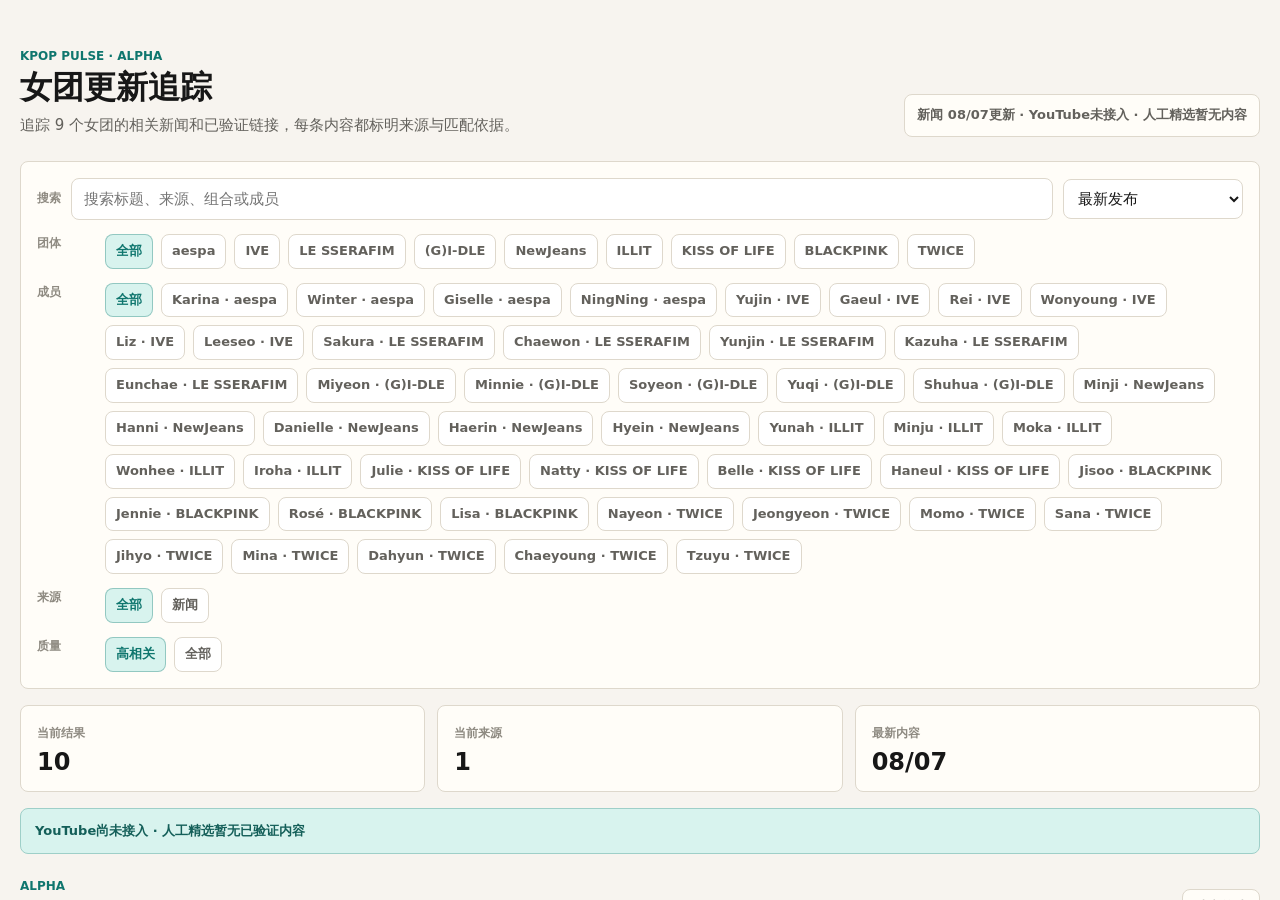
==== index.html @ 12df4171 "chore: publish c5576a5e8542cbc0ced32ca1b2e72553fe345b29" ====
<!doctype html>
<html lang="zh-CN">
  <head>
    <meta charset="utf-8" />
    <meta name="viewport" content="width=device-width, initial-scale=1" />
    <meta
      name="description"
      content="Kpop Pulse 追踪 Kpop 女团相关新闻和已验证内容更新。"
    />
    <meta
      http-equiv="Content-Security-Policy"
      content="default-src 'self'; script-src 'self'; style-src 'self'; img-src 'self' https: data:; connect-src 'self'; frame-ancestors 'none'; base-uri 'self'; form-action 'none'"
    />
    <title>Kpop Pulse</title>
    <link rel="stylesheet" href="./src/styles.css?v=20260806a" />
    <script type="module" src="./src/app.js?v=20260807a"></script>
  </head>
  <body>
    <noscript>Kpop Pulse 需要启用 JavaScript 才能读取本地数据并渲染内容列表。</noscript>
    <div id="app">
      <header class="app-header">
        <div>
          <p class="eyebrow">Kpop Pulse · Alpha</p>
          <h1>女团更新追踪</h1>
          <p class="lede">追踪 9 个女团的相关新闻和已验证链接，每条内容都标明来源与匹配依据。</p>
        </div>
        <div id="freshness" class="freshness" aria-live="polite">读取数据中...</div>
      </header>

      <main>
        <section class="toolbar" aria-label="筛选条件">
          <div class="toolbar-row">
            <label class="search-label" for="search-input">搜索</label>
            <input id="search-input" type="search" placeholder="搜索标题、来源、组合或成员" />
            <select id="sort-select" aria-label="排序">
              <option value="latest">最新发布</option>
              <option value="confidence">匹配置信度</option>
            </select>
          </div>
          <div class="filter-group">
            <span class="filter-title">团体</span>
            <div id="group-filters" class="chip-row" role="group" aria-label="团体筛选"></div>
          </div>
          <div class="filter-group">
            <span class="filter-title">成员</span>
            <div id="member-filters" class="chip-row" role="group" aria-label="成员筛选"></div>
          </div>
          <div class="filter-group">
            <span class="filter-title">来源</span>
            <div id="platform-filters" class="chip-row" role="group" aria-label="来源筛选"></div>
          </div>
          <div class="filter-group">
            <span class="filter-title">质量</span>
            <div id="quality-filters" class="chip-row" role="group" aria-label="质量筛选"></div>
          </div>
        </section>

        <section class="summary-grid" aria-label="数据摘要">
          <article class="summary-card">
            <span class="summary-label">当前结果</span>
            <strong id="summary-count">0</strong>
          </article>
          <article class="summary-card">
            <span class="summary-label">当前来源</span>
            <strong id="summary-sources">0</strong>
          </article>
          <article class="summary-card">
            <span class="summary-label">最新内容</span>
            <strong id="summary-latest">—</strong>
          </article>
        </section>

        <section id="status-banner" class="status-banner" aria-live="polite"></section>

        <section class="feed-section" aria-labelledby="feed-title">
          <div class="section-heading">
            <div>
              <p class="eyebrow">Alpha</p>
              <h2 id="feed-title">最新内容</h2>
            </div>
            <button id="clear-filters" class="ghost-button" type="button">清空筛选</button>
          </div>
          <div id="feed" class="feed" aria-live="polite"></div>
          <div id="empty-state" class="empty-state" hidden>
            <h3>当前条件没有匹配内容</h3>
            <p>换一个团体、成员、来源，或清空搜索词。</p>
          </div>
        </section>
      </main>
      <footer class="app-footer">
        当前为 Alpha 版本，仅聚合公开摘要并跳转原站；内容版权归原平台和作者所有。
      </footer>
    </div>
  </body>
</html>
---- src/styles.css ----
:root {
  color-scheme: light;
  --canvas: #f7f4ef;
  --surface: #fffdf8;
  --surface-raised: #ffffff;
  --ink: #171717;
  --ink-muted: #63615c;
  --ink-faint: #8f8b82;
  --line: #ded8cc;
  --primary: #0f766e;
  --primary-soft: #d8f3ee;
  --accent: #b45309;
  --accent-soft: #fdecc8;
  --danger: #b91c1c;
  --success: #15803d;
  --youtube: #cc0000;
  --news: #1d4ed8;
  --curated: #7c3aed;
  --shadow-soft: 0 12px 30px rgba(23, 23, 23, 0.08);
  --shadow-focus: 0 0 0 3px rgba(15, 118, 110, 0.24);
  font-family: Inter, ui-sans-serif, system-ui, -apple-system, BlinkMacSystemFont, "Segoe UI", sans-serif;
}

* {
  box-sizing: border-box;
}

body {
  margin: 0;
  background: var(--canvas);
  color: var(--ink);
  font-size: 15px;
  line-height: 1.6;
}

button,
input,
select {
  font: inherit;
}

button,
a {
  -webkit-tap-highlight-color: transparent;
}

a {
  color: inherit;
  text-decoration: none;
}

a:focus-visible,
button:focus-visible,
input:focus-visible,
select:focus-visible {
  outline: none;
  box-shadow: var(--shadow-focus);
}

#app {
  width: min(1280px, 100%);
  margin: 0 auto;
  padding: 28px 20px 48px;
}

.app-header {
  display: flex;
  align-items: flex-end;
  justify-content: space-between;
  gap: 24px;
  padding: 20px 0 24px;
}

.eyebrow {
  margin: 0 0 6px;
  color: var(--primary);
  font-size: 12px;
  font-weight: 750;
  line-height: 1.35;
  text-transform: uppercase;
}

h1,
h2,
h3,
p {
  margin-top: 0;
}

h1 {
  margin-bottom: 8px;
  font-size: clamp(26px, 5vw, 32px);
  font-weight: 750;
  line-height: 1.08;
  letter-spacing: 0;
}

h2 {
  margin-bottom: 0;
  font-size: 20px;
  line-height: 1.25;
  letter-spacing: 0;
}

h3 {
  margin-bottom: 8px;
  font-size: 16px;
  line-height: 1.35;
  letter-spacing: 0;
}

.lede {
  max-width: 680px;
  margin-bottom: 0;
  color: var(--ink-muted);
}

.freshness,
.status-banner,
.summary-card,
.toolbar,
.content-card {
  border: 1px solid var(--line);
  background: var(--surface);
  border-radius: 8px;
}

.freshness {
  min-width: 220px;
  padding: 10px 12px;
  color: var(--ink-muted);
  font-size: 13px;
  font-weight: 650;
  text-align: right;
}

.toolbar {
  padding: 16px;
}

.toolbar-row {
  display: grid;
  grid-template-columns: auto minmax(180px, 1fr) minmax(140px, 180px);
  align-items: center;
  gap: 10px;
}

.search-label,
.filter-title,
.summary-label,
.metric-label {
  color: var(--ink-faint);
  font-size: 12px;
  font-weight: 700;
}

input,
select {
  min-height: 40px;
  border: 1px solid var(--line);
  border-radius: 8px;
  background: var(--surface-raised);
  color: var(--ink);
}

input {
  width: 100%;
  padding: 8px 12px;
}

select {
  padding: 8px 10px;
}

.filter-group {
  display: grid;
  grid-template-columns: 58px 1fr;
  gap: 10px;
  margin-top: 14px;
}

.chip-row {
  display: flex;
  flex-wrap: wrap;
  gap: 8px;
}

.chip {
  min-height: 34px;
  border: 1px solid var(--line);
  border-radius: 8px;
  background: var(--surface-raised);
  color: var(--ink-muted);
  cursor: pointer;
  padding: 6px 10px;
  font-size: 13px;
  font-weight: 700;
}

.chip:hover {
  border-color: var(--primary);
  color: var(--primary);
}

.chip[aria-pressed="true"] {
  border-color: rgba(15, 118, 110, 0.35);
  background: var(--primary-soft);
  color: var(--primary);
}

.summary-grid {
  display: grid;
  grid-template-columns: repeat(3, minmax(0, 1fr));
  gap: 12px;
  margin-top: 16px;
}

.summary-card {
  padding: 14px 16px;
}

.summary-card strong {
  display: block;
  margin-top: 4px;
  color: var(--ink);
  font-size: 24px;
  line-height: 1.2;
}

.status-banner {
  display: none;
  margin-top: 16px;
  padding: 12px 14px;
  color: var(--ink-muted);
  font-size: 13px;
  font-weight: 600;
}

.status-banner.is-visible {
  display: block;
}

.status-banner.is-warning {
  border-color: #edc268;
  background: var(--accent-soft);
  color: #73450d;
}

.status-banner.is-info {
  border-color: #9ecfc8;
  background: var(--primary-soft);
  color: #145f59;
}

.feed-section {
  margin-top: 24px;
}

.section-heading {
  display: flex;
  align-items: flex-end;
  justify-content: space-between;
  gap: 16px;
  margin-bottom: 12px;
}

.ghost-button {
  min-height: 36px;
  border: 1px solid var(--line);
  border-radius: 8px;
  background: var(--surface);
  color: var(--ink-muted);
  cursor: pointer;
  padding: 7px 12px;
  font-size: 13px;
  font-weight: 700;
}

.ghost-button:hover {
  border-color: var(--primary);
  color: var(--primary);
}

.feed {
  display: grid;
  grid-template-columns: repeat(2, minmax(0, 1fr));
  gap: 14px;
}

.content-card {
  display: grid;
  grid-template-columns: 168px minmax(0, 1fr);
  gap: 14px;
  padding: 12px;
  transition: border-color 160ms ease, box-shadow 160ms ease, transform 160ms ease;
}

.content-card:hover {
  border-color: rgba(15, 118, 110, 0.42);
  box-shadow: var(--shadow-soft);
  transform: translateY(-1px);
}

.content-card.is-low-confidence {
  background: rgba(255, 253, 248, 0.62);
}

.content-card.is-low-confidence .card-title,
.content-card.is-low-confidence .cover-title {
  color: #3f3d39;
}

.content-card.is-low-confidence .thumb {
  opacity: 0.86;
}

.thumb {
  position: relative;
  overflow: hidden;
  align-self: start;
  aspect-ratio: 16 / 9;
  border-radius: 7px;
  background: #ece7dd;
}

.thumb img {
  width: 100%;
  height: 100%;
  display: block;
  object-fit: cover;
}

.cover-link {
  display: block;
  width: 100%;
  height: 100%;
}

.generated-cover {
  display: flex;
  height: 100%;
  min-height: 0;
  flex-direction: column;
  justify-content: space-between;
  padding: 16px;
  background:
    linear-gradient(135deg, rgba(255, 255, 255, 0.88), rgba(255, 255, 255, 0.24)),
    #eee8dc;
}

.generated-cover-youtube {
  background:
    linear-gradient(135deg, rgba(255, 255, 255, 0.9), rgba(255, 234, 234, 0.45)),
    #f2d7d7;
}

.generated-cover-news {
  background:
    linear-gradient(135deg, rgba(255, 255, 255, 0.9), rgba(230, 238, 255, 0.5)),
    #dfe8f7;
}

.generated-cover-bilibili,
.generated-cover-xiaohongshu {
  background:
    linear-gradient(135deg, rgba(255, 255, 255, 0.9), rgba(243, 232, 255, 0.5)),
    #eadffc;
}

.cover-source,
.cover-subject {
  color: rgba(23, 23, 23, 0.62);
  font-size: 12px;
  font-weight: 800;
  line-height: 1.25;
}

.cover-title {
  display: -webkit-box;
  overflow: hidden;
  color: var(--ink);
  font-size: 18px;
  font-weight: 800;
  line-height: 1.18;
  -webkit-box-orient: vertical;
  -webkit-line-clamp: 3;
}

.cover-subject {
  align-self: flex-start;
  border-radius: 999px;
  background: rgba(255, 255, 255, 0.62);
  padding: 4px 8px;
}

.platform-pill {
  position: absolute;
  left: 8px;
  top: 8px;
  border-radius: 999px;
  background: rgba(255, 255, 255, 0.92);
  color: var(--ink);
  padding: 3px 8px;
  font-size: 11px;
  font-weight: 800;
}

.platform-youtube {
  color: var(--youtube);
}

.platform-news {
  color: var(--news);
}

.platform-curated,
.platform-xiaohongshu,
.platform-bilibili {
  color: var(--curated);
}

.card-body {
  min-width: 0;
}

.card-title {
  display: -webkit-box;
  overflow: hidden;
  margin: 0 0 8px;
  font-size: 16px;
  font-weight: 750;
  line-height: 1.35;
  -webkit-box-orient: vertical;
  -webkit-line-clamp: 2;
}

.title-link:hover {
  color: var(--primary);
}

.card-meta {
  display: flex;
  flex-wrap: wrap;
  gap: 8px;
  margin-bottom: 10px;
  color: var(--ink-muted);
  font-size: 13px;
  font-weight: 600;
}

.metrics {
  display: grid;
  grid-template-columns: repeat(auto-fit, minmax(100px, 1fr));
  gap: 8px;
  margin: 10px 0;
}

.metric {
  min-height: 52px;
  border: 1px solid var(--line);
  border-radius: 8px;
  padding: 7px 8px;
}

.metric strong {
  display: block;
  overflow: hidden;
  color: var(--ink);
  font-size: 14px;
  line-height: 1.25;
  text-overflow: ellipsis;
  white-space: nowrap;
}

.tag-row {
  display: flex;
  flex-wrap: wrap;
  gap: 6px;
}

.tag {
  border-radius: 999px;
  background: #eee8dc;
  color: var(--ink-muted);
  padding: 3px 8px;
  font-size: 12px;
  font-weight: 700;
}

.tag-confidence {
  background: var(--primary-soft);
  color: var(--primary);
}

.tag-low-confidence {
  background: #f4e5c8;
  color: #7c541b;
}

.card-actions {
  display: flex;
  gap: 8px;
  margin-top: 12px;
}

.explain-button {
  min-height: 34px;
  border: 1px solid var(--line);
  border-radius: 8px;
  background: var(--surface-raised);
  color: var(--ink-muted);
  cursor: pointer;
  padding: 6px 10px;
  font-size: 13px;
  font-weight: 750;
}

.explain-button:hover,
.explain-button[aria-expanded="true"] {
  border-color: rgba(15, 118, 110, 0.35);
  background: var(--primary-soft);
  color: var(--primary);
}

.explain-panel {
  margin-top: 12px;
  border-top: 1px solid var(--line);
  padding-top: 12px;
}

.reason-list {
  margin: 0;
  padding-left: 18px;
  color: var(--ink-muted);
  font-size: 13px;
  line-height: 1.45;
}

.reason-list li + li {
  margin-top: 4px;
}

.empty-state {
  border: 1px dashed var(--line);
  border-radius: 8px;
  background: rgba(255, 253, 248, 0.72);
  padding: 32px;
  color: var(--ink-muted);
  text-align: center;
}

.app-footer {
  margin-top: 32px;
  border-top: 1px solid var(--line);
  padding-top: 16px;
  color: var(--ink-muted);
  font-size: 12px;
}

@media (max-width: 960px) {
  .app-header {
    align-items: flex-start;
    flex-direction: column;
  }

  .freshness {
    width: 100%;
    text-align: left;
  }

  .feed {
    grid-template-columns: 1fr;
  }
}

@media (max-width: 720px) {
  #app {
    padding: 20px 14px 36px;
  }

  .toolbar-row {
    grid-template-columns: 1fr;
  }

  .filter-group {
    grid-template-columns: 1fr;
  }

  .chip-row {
    flex-wrap: nowrap;
    overflow-x: auto;
    padding-bottom: 4px;
  }

  .chip {
    flex: 0 0 auto;
  }

  .summary-grid {
    grid-template-columns: 1fr;
  }

  .section-heading {
    align-items: flex-start;
    flex-direction: column;
  }

  .content-card {
    grid-template-columns: 1fr;
  }

}

@media (prefers-reduced-motion: reduce) {
  *,
  *::before,
  *::after {
    scroll-behavior: auto !important;
    transition-duration: 0.01ms !important;
  }
}
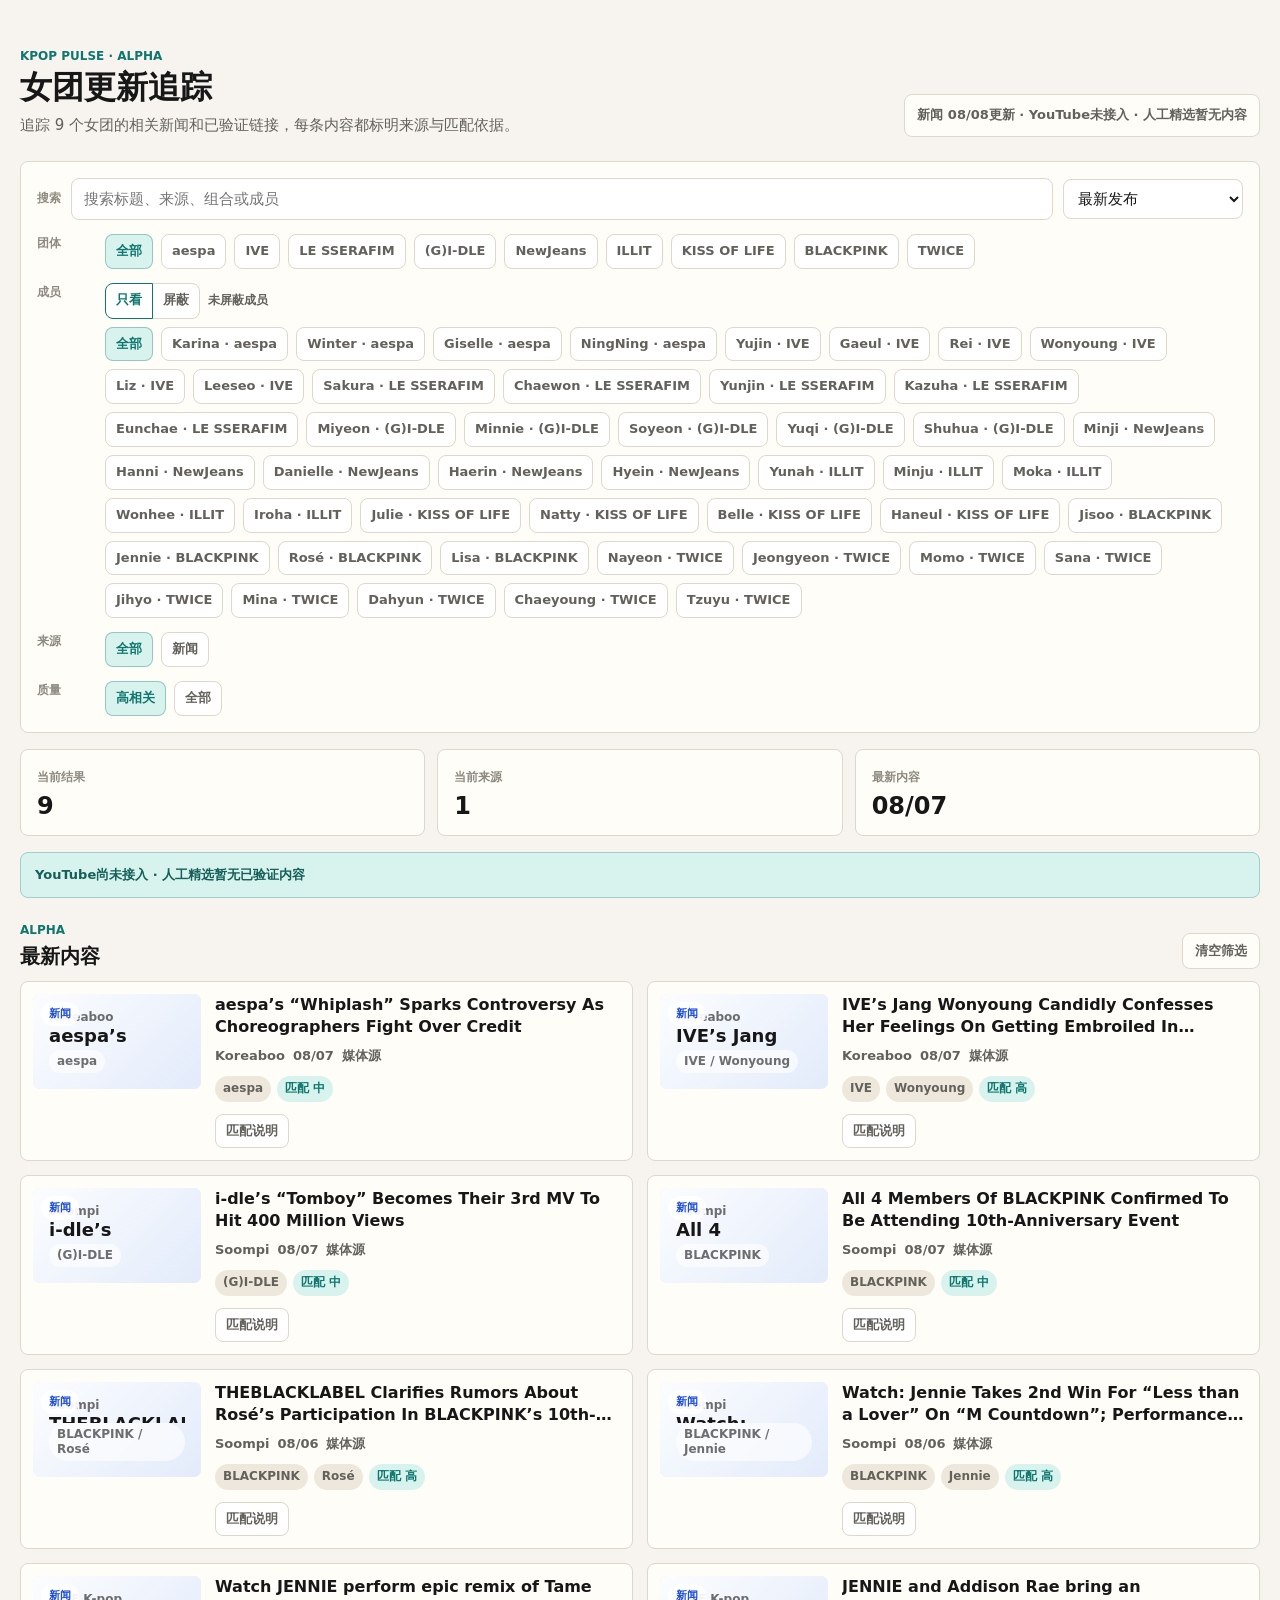
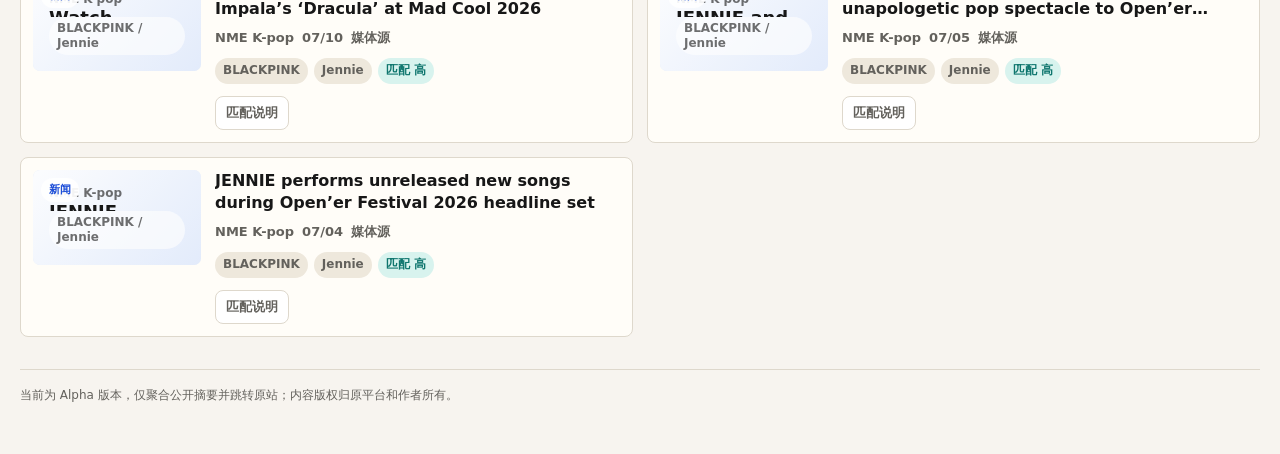
==== commit 04385d73: "chore: publish 88637b2036e326f97c95bfd26cf6e0d9aa5371d5" ====
--- a/index.html
+++ b/index.html
@@ -12,8 +12,8 @@
       content="default-src 'self'; script-src 'self'; style-src 'self'; img-src 'self' https: data:; connect-src 'self'; frame-ancestors 'none'; base-uri 'self'; form-action 'none'"
     />
     <title>Kpop Pulse</title>
-    <link rel="stylesheet" href="./src/styles.css?v=20260806a" />
-    <script type="module" src="./src/app.js?v=20260807a"></script>
+    <link rel="stylesheet" href="./src/styles.css?v=20260808a" />
+    <script type="module" src="./src/app.js?v=20260808a"></script>
   </head>
   <body>
     <noscript>Kpop Pulse 需要启用 JavaScript 才能读取本地数据并渲染内容列表。</noscript>
@@ -22,7 +22,7 @@
         <div>
           <p class="eyebrow">Kpop Pulse · Alpha</p>
           <h1>女团更新追踪</h1>
-          <p class="lede">追踪 9 个女团的相关新闻和已验证链接，每条内容都标明来源与匹配依据。</p>
+          <p id="tracking-copy" class="lede">追踪已配置女团的相关新闻和已验证链接，每条内容都标明来源与匹配依据。</p>
         </div>
         <div id="freshness" class="freshness" aria-live="polite">读取数据中...</div>
       </header>
@@ -43,7 +43,17 @@
           </div>
           <div class="filter-group">
             <span class="filter-title">成员</span>
-            <div id="member-filters" class="chip-row" role="group" aria-label="成员筛选"></div>
+            <div id="member-filter-panel" class="member-filter-panel">
+              <div class="member-mode-row">
+                <div class="mode-switch" role="group" aria-label="成员筛选模式">
+                  <button id="member-mode-include" class="mode-button" type="button" aria-pressed="true">只看</button>
+                  <button id="member-mode-mute" class="mode-button" type="button" aria-pressed="false">屏蔽</button>
+                </div>
+                <span id="muted-member-summary" class="filter-note" aria-live="polite">未屏蔽成员</span>
+                <button id="clear-muted-members" class="ghost-button compact-button" type="button" hidden>清除屏蔽</button>
+              </div>
+              <div id="member-filters" class="chip-row" role="group" aria-label="成员筛选"></div>
+            </div>
           </div>
           <div class="filter-group">
             <span class="filter-title">来源</span>
--- a/src/styles.css
+++ b/src/styles.css
@@ -179,6 +179,65 @@
   margin-top: 14px;
 }
 
+.member-filter-panel {
+  min-width: 0;
+}
+
+.member-mode-row {
+  display: flex;
+  align-items: center;
+  flex-wrap: wrap;
+  gap: 8px;
+  margin-bottom: 8px;
+}
+
+.mode-switch {
+  display: inline-flex;
+}
+
+.mode-button {
+  min-height: 36px;
+  border: 1px solid var(--line);
+  background: var(--surface-raised);
+  color: var(--ink-muted);
+  cursor: pointer;
+  padding: 6px 10px;
+  font-size: 13px;
+  font-weight: 700;
+}
+
+.mode-button:first-child {
+  border-radius: 8px 0 0 8px;
+}
+
+.mode-button:last-child {
+  margin-left: -1px;
+  border-radius: 0 8px 8px 0;
+}
+
+.mode-button:hover,
+.mode-button[aria-pressed="true"] {
+  position: relative;
+  border-color: var(--primary);
+  color: var(--primary);
+}
+
+#member-mode-mute[aria-pressed="true"] {
+  border-color: var(--danger);
+  color: var(--danger);
+}
+
+.filter-note {
+  color: var(--ink-muted);
+  font-size: 12px;
+  font-weight: 650;
+}
+
+.compact-button {
+  min-height: 34px;
+  padding: 5px 10px;
+}
+
 .chip-row {
   display: flex;
   flex-wrap: wrap;
@@ -206,6 +265,18 @@
   border-color: rgba(15, 118, 110, 0.35);
   background: var(--primary-soft);
   color: var(--primary);
+}
+
+.chip.is-muted,
+.member-filter-panel.is-mute-mode .chip[aria-pressed="true"] {
+  border-color: var(--danger);
+  background: var(--surface-raised);
+  color: var(--danger);
+}
+
+.member-filter-panel.is-mute-mode .chip:hover {
+  border-color: var(--danger);
+  color: var(--danger);
 }
 
 .summary-grid {
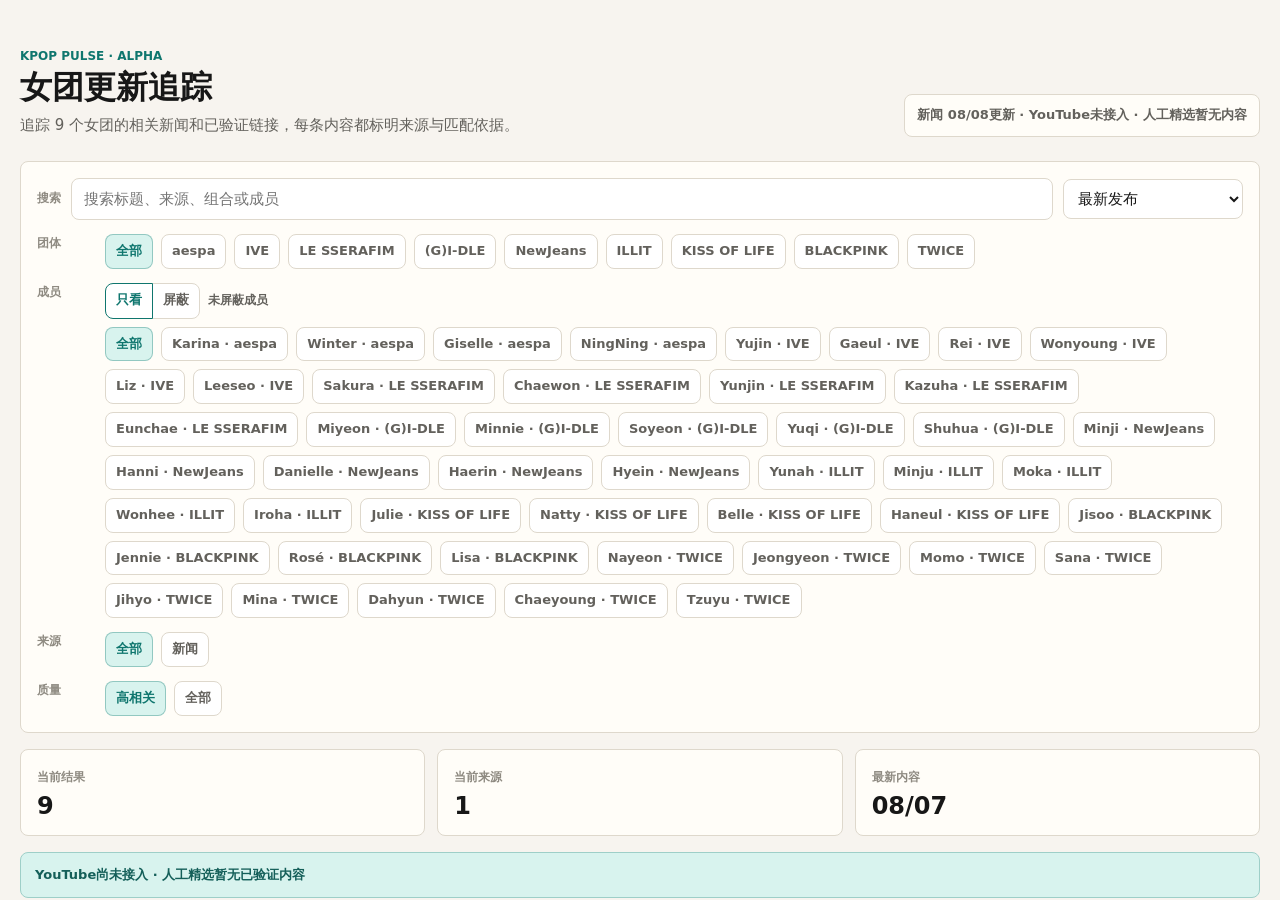
==== commit 6fea2be1: "chore: publish b0d581482e62b9238180a97f6a32580587d74fec" ====
--- a/index.html
+++ b/index.html
@@ -12,8 +12,8 @@
       content="default-src 'self'; script-src 'self'; style-src 'self'; img-src 'self' https: data:; connect-src 'self'; frame-ancestors 'none'; base-uri 'self'; form-action 'none'"
     />
     <title>Kpop Pulse</title>
-    <link rel="stylesheet" href="./src/styles.css?v=20260808a" />
-    <script type="module" src="./src/app.js?v=20260808a"></script>
+    <link rel="stylesheet" href="./src/styles.css?v=20260808b" />
+    <script type="module" src="./src/app.js?v=20260808b"></script>
   </head>
   <body>
     <noscript>Kpop Pulse 需要启用 JavaScript 才能读取本地数据并渲染内容列表。</noscript>
@@ -37,31 +37,40 @@
               <option value="confidence">匹配置信度</option>
             </select>
           </div>
-          <div class="filter-group">
-            <span class="filter-title">团体</span>
-            <div id="group-filters" class="chip-row" role="group" aria-label="团体筛选"></div>
-          </div>
-          <div class="filter-group">
-            <span class="filter-title">成员</span>
-            <div id="member-filter-panel" class="member-filter-panel">
-              <div class="member-mode-row">
-                <div class="mode-switch" role="group" aria-label="成员筛选模式">
-                  <button id="member-mode-include" class="mode-button" type="button" aria-pressed="true">只看</button>
-                  <button id="member-mode-mute" class="mode-button" type="button" aria-pressed="false">屏蔽</button>
+          <button
+            id="advanced-filters-toggle"
+            class="advanced-filter-toggle"
+            type="button"
+            aria-expanded="false"
+            aria-controls="advanced-filters"
+          >筛选与偏好</button>
+          <div id="advanced-filters" class="advanced-filters is-collapsed">
+            <div class="filter-group">
+              <span class="filter-title">团体</span>
+              <div id="group-filters" class="chip-row" role="group" aria-label="团体筛选"></div>
+            </div>
+            <div class="filter-group">
+              <span class="filter-title">成员</span>
+              <div id="member-filter-panel" class="member-filter-panel">
+                <div class="member-mode-row">
+                  <div class="mode-switch" role="group" aria-label="成员筛选模式">
+                    <button id="member-mode-include" class="mode-button" type="button" aria-pressed="true">只看</button>
+                    <button id="member-mode-mute" class="mode-button" type="button" aria-pressed="false">屏蔽</button>
+                  </div>
+                  <span id="muted-member-summary" class="filter-note" aria-live="polite">未屏蔽成员</span>
+                  <button id="clear-muted-members" class="ghost-button compact-button" type="button" hidden>清除屏蔽</button>
                 </div>
-                <span id="muted-member-summary" class="filter-note" aria-live="polite">未屏蔽成员</span>
-                <button id="clear-muted-members" class="ghost-button compact-button" type="button" hidden>清除屏蔽</button>
+                <div id="member-filters" class="chip-row" role="group" aria-label="成员筛选"></div>
               </div>
-              <div id="member-filters" class="chip-row" role="group" aria-label="成员筛选"></div>
             </div>
-          </div>
-          <div class="filter-group">
-            <span class="filter-title">来源</span>
-            <div id="platform-filters" class="chip-row" role="group" aria-label="来源筛选"></div>
-          </div>
-          <div class="filter-group">
-            <span class="filter-title">质量</span>
-            <div id="quality-filters" class="chip-row" role="group" aria-label="质量筛选"></div>
+            <div class="filter-group">
+              <span class="filter-title">来源</span>
+              <div id="platform-filters" class="chip-row" role="group" aria-label="来源筛选"></div>
+            </div>
+            <div class="filter-group">
+              <span class="filter-title">质量</span>
+              <div id="quality-filters" class="chip-row" role="group" aria-label="质量筛选"></div>
+            </div>
           </div>
         </section>
 
@@ -91,6 +100,7 @@
             <button id="clear-filters" class="ghost-button" type="button">清空筛选</button>
           </div>
           <div id="feed" class="feed" aria-live="polite"></div>
+          <button id="load-more" class="load-more-button" type="button" aria-controls="feed" hidden>显示更多</button>
           <div id="empty-state" class="empty-state" hidden>
             <h3>当前条件没有匹配内容</h3>
             <p>换一个团体、成员、来源，或清空搜索词。</p>
--- a/src/styles.css
+++ b/src/styles.css
@@ -145,6 +145,28 @@
   gap: 10px;
 }
 
+.advanced-filter-toggle {
+  display: none;
+  width: 100%;
+  min-height: 40px;
+  margin-top: 12px;
+  border: 1px solid var(--line);
+  border-radius: 8px;
+  background: var(--surface-raised);
+  color: var(--ink-muted);
+  cursor: pointer;
+  padding: 8px 12px;
+  font-size: 13px;
+  font-weight: 750;
+  text-align: left;
+}
+
+.advanced-filter-toggle:hover,
+.advanced-filter-toggle[aria-expanded="true"] {
+  border-color: var(--primary);
+  color: var(--primary);
+}
+
 .search-label,
 .filter-title,
 .summary-label,
@@ -356,6 +378,29 @@
   display: grid;
   grid-template-columns: repeat(2, minmax(0, 1fr));
   gap: 14px;
+}
+
+.load-more-button {
+  display: block;
+  min-height: 40px;
+  margin: 16px auto 0;
+  border: 1px solid var(--line);
+  border-radius: 8px;
+  background: var(--surface);
+  color: var(--primary);
+  cursor: pointer;
+  padding: 8px 16px;
+  font-size: 13px;
+  font-weight: 750;
+}
+
+.load-more-button:hover {
+  border-color: var(--primary);
+  background: var(--primary-soft);
+}
+
+.load-more-button[hidden] {
+  display: none;
 }
 
 .content-card {
@@ -653,6 +698,14 @@
     grid-template-columns: 1fr;
   }
 
+  .advanced-filter-toggle {
+    display: block;
+  }
+
+  .advanced-filters.is-collapsed {
+    display: none;
+  }
+
   .filter-group {
     grid-template-columns: 1fr;
   }
@@ -668,7 +721,24 @@
   }
 
   .summary-grid {
-    grid-template-columns: 1fr;
+    grid-template-columns: repeat(3, minmax(0, 1fr));
+    gap: 6px;
+    margin-top: 10px;
+  }
+
+  .summary-card {
+    min-width: 0;
+    padding: 10px 8px;
+    text-align: center;
+  }
+
+  .summary-card strong {
+    margin-top: 2px;
+    font-size: 18px;
+  }
+
+  .summary-label {
+    font-size: 11px;
   }
 
   .section-heading {
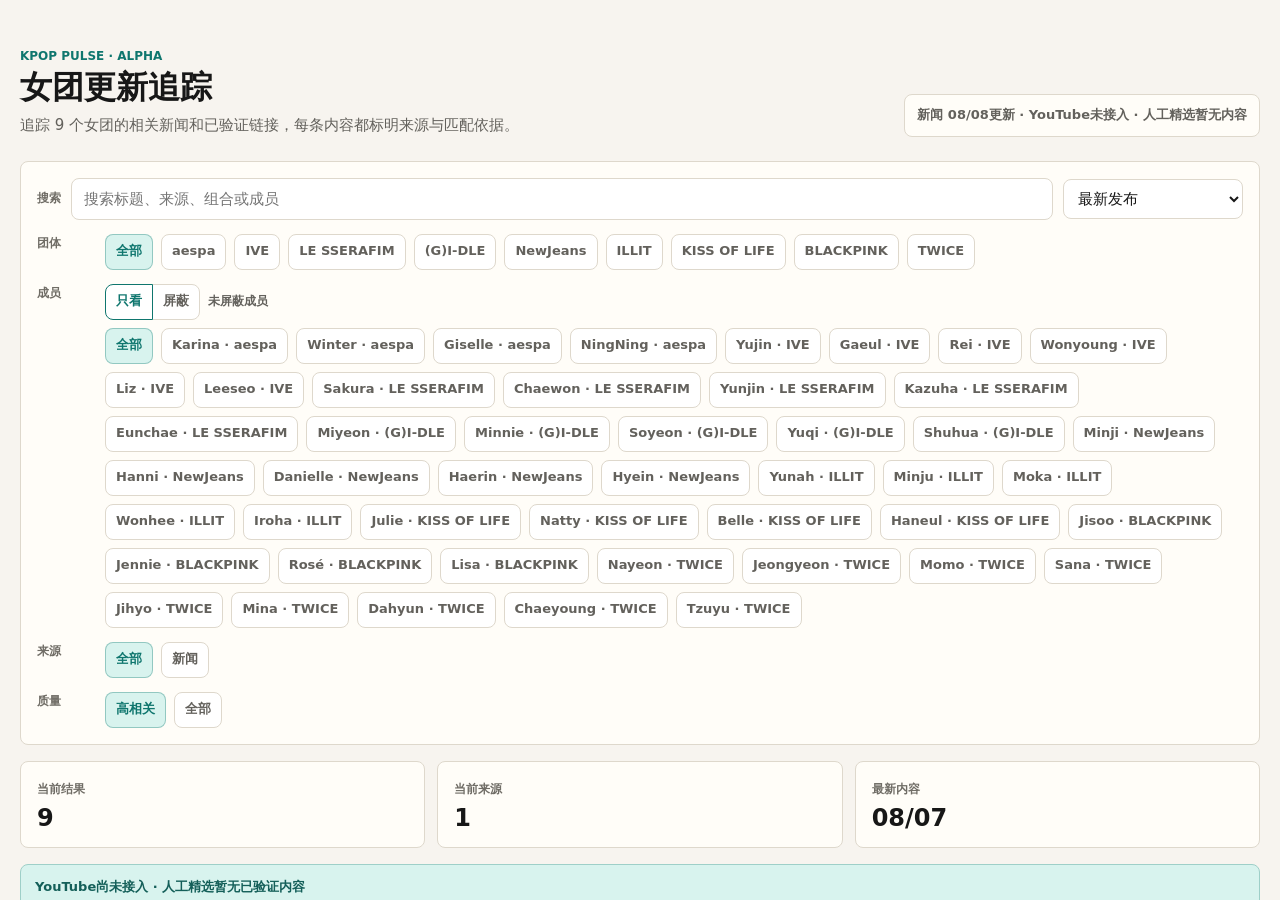
==== commit 4ceab044: "chore: publish 3917d03314333e7948d0030aa191c1f91983ea36" ====
--- a/index.html
+++ b/index.html
@@ -12,8 +12,8 @@
       content="default-src 'self'; script-src 'self'; style-src 'self'; img-src 'self' https: data:; connect-src 'self'; frame-ancestors 'none'; base-uri 'self'; form-action 'none'"
     />
     <title>Kpop Pulse</title>
-    <link rel="stylesheet" href="./src/styles.css?v=20260808b" />
-    <script type="module" src="./src/app.js?v=20260808b"></script>
+    <link rel="stylesheet" href="./src/styles.css?v=20260808c" />
+    <script type="module" src="./src/app.js?v=20260808c"></script>
   </head>
   <body>
     <noscript>Kpop Pulse 需要启用 JavaScript 才能读取本地数据并渲染内容列表。</noscript>
--- a/src/styles.css
+++ b/src/styles.css
@@ -5,7 +5,7 @@
   --surface-raised: #ffffff;
   --ink: #171717;
   --ink-muted: #63615c;
-  --ink-faint: #8f8b82;
+  --ink-faint: #706d66;
   --line: #ded8cc;
   --primary: #0f766e;
   --primary-soft: #d8f3ee;
@@ -53,7 +53,8 @@
 button:focus-visible,
 input:focus-visible,
 select:focus-visible {
-  outline: none;
+  outline: 2px solid var(--primary);
+  outline-offset: 2px;
   box-shadow: var(--shadow-focus);
 }
 
@@ -256,7 +257,7 @@
 }
 
 .compact-button {
-  min-height: 34px;
+  min-height: 36px;
   padding: 5px 10px;
 }
 
@@ -267,7 +268,7 @@
 }
 
 .chip {
-  min-height: 34px;
+  min-height: 36px;
   border: 1px solid var(--line);
   border-radius: 8px;
   background: var(--surface-raised);
@@ -450,6 +451,11 @@
   display: block;
   width: 100%;
   height: 100%;
+}
+
+.cover-link:focus-visible {
+  outline-width: 3px;
+  outline-offset: -3px;
 }
 
 .generated-cover {
@@ -554,6 +560,11 @@
   color: var(--primary);
 }
 
+.title-link {
+  display: inline-block;
+  min-height: 36px;
+}
+
 .card-meta {
   display: flex;
   flex-wrap: wrap;
@@ -620,7 +631,7 @@
 }
 
 .explain-button {
-  min-height: 34px;
+  min-height: 36px;
   border: 1px solid var(--line);
   border-radius: 8px;
   background: var(--surface-raised);
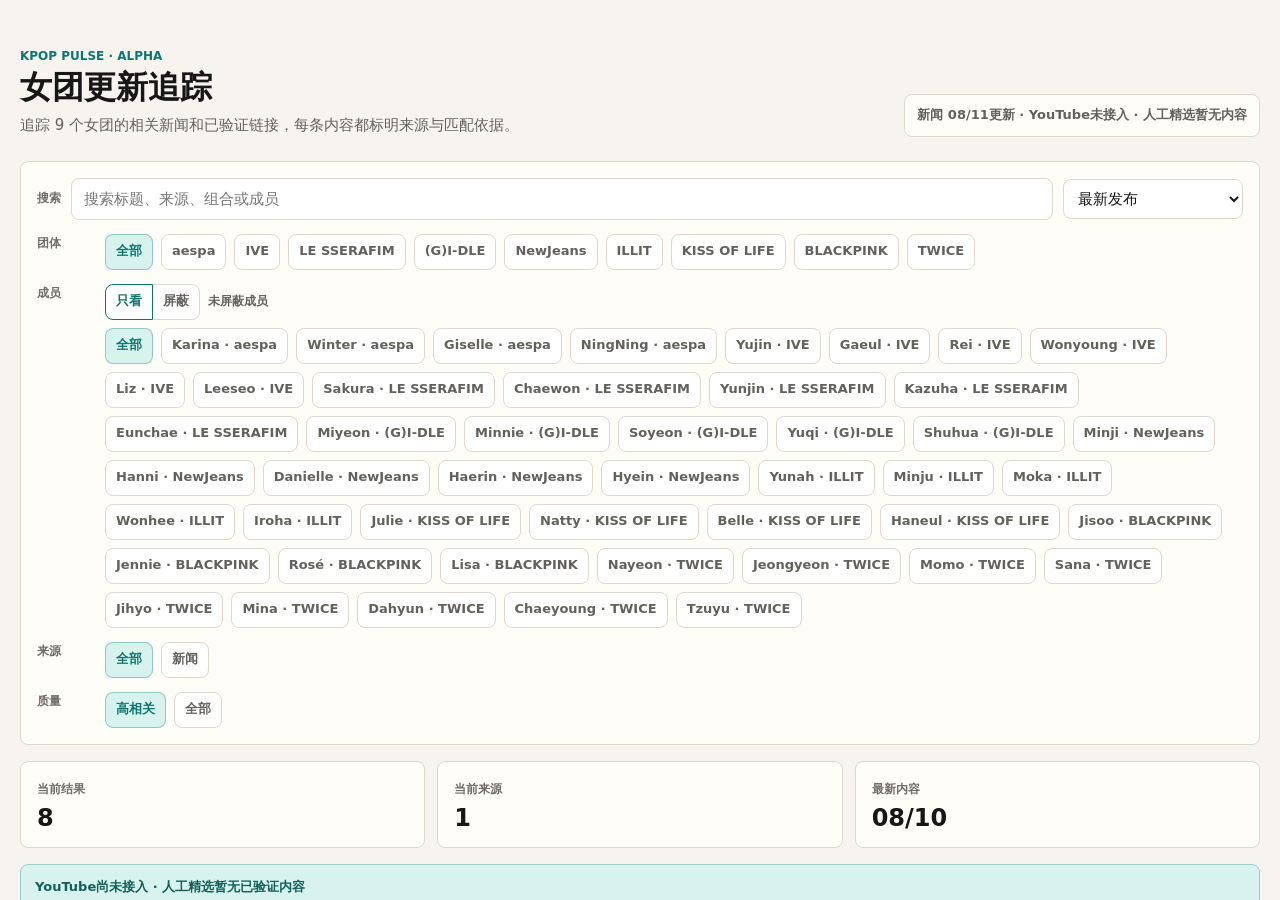
==== commit c3a47cd6: "chore: publish 8f673f2bb14e12e8ba56eba75f3bfc64526bcd1c" ====
--- a/index.html
+++ b/index.html
@@ -12,7 +12,7 @@
       content="default-src 'self'; script-src 'self'; style-src 'self'; img-src 'self' https: data:; connect-src 'self'; frame-ancestors 'none'; base-uri 'self'; form-action 'none'"
     />
     <title>Kpop Pulse</title>
-    <link rel="stylesheet" href="./src/styles.css?v=20260808c" />
+    <link rel="stylesheet" href="./src/styles.css?v=20260811a" />
     <script type="module" src="./src/app.js?v=20260808c"></script>
   </head>
   <body>
@@ -108,7 +108,12 @@
         </section>
       </main>
       <footer class="app-footer">
-        当前为 Alpha 版本，仅聚合公开摘要并跳转原站；内容版权归原平台和作者所有。
+        <p>当前为 Alpha 版本，仅聚合公开摘要并跳转原站；内容版权归原平台和作者所有。</p>
+        <nav class="footer-links" aria-label="政策与条款">
+          <a href="./privacy.html">隐私说明</a>
+          <a href="./terms.html">使用条款</a>
+          <a href="https://www.youtube.com/t/terms" target="_blank" rel="noreferrer">YouTube 条款</a>
+        </nav>
       </footer>
     </div>
   </body>
--- a/src/styles.css
+++ b/src/styles.css
@@ -684,6 +684,90 @@
   font-size: 12px;
 }
 
+.app-footer p {
+  margin-bottom: 8px;
+}
+
+.footer-links,
+.legal-footer {
+  display: flex;
+  flex-wrap: wrap;
+  gap: 8px 16px;
+}
+
+.footer-links a,
+.legal-footer a,
+.legal-back-link,
+.legal-content a {
+  display: inline-flex;
+  min-width: 36px;
+  min-height: 36px;
+  align-items: center;
+  color: var(--primary);
+  text-decoration: underline;
+  text-underline-offset: 3px;
+}
+
+.legal-shell {
+  width: min(880px, 100%);
+  margin: 0 auto;
+  padding: 32px 20px 48px;
+}
+
+.legal-header {
+  margin-bottom: 24px;
+}
+
+.legal-back-link {
+  margin-bottom: 16px;
+  font-size: 13px;
+  font-weight: 700;
+}
+
+.legal-content {
+  border: 1px solid var(--line);
+  border-radius: 8px;
+  background: var(--surface);
+  padding: 8px 24px;
+}
+
+.legal-content section {
+  padding: 20px 0;
+}
+
+.legal-content section + section {
+  border-top: 1px solid var(--line);
+}
+
+.legal-content p,
+.legal-content li {
+  color: var(--ink-muted);
+}
+
+.legal-content p:last-child,
+.legal-content ul:last-child {
+  margin-bottom: 0;
+}
+
+.legal-content code {
+  border-radius: 4px;
+  background: var(--primary-soft);
+  color: var(--ink);
+  padding: 2px 4px;
+  font-size: 0.92em;
+}
+
+.legal-link-list {
+  margin: 0;
+  padding-left: 20px;
+}
+
+.legal-footer {
+  margin-top: 20px;
+  border-top: 1px solid var(--line);
+  padding-top: 12px;
+}
+
 @media (max-width: 960px) {
   .app-header {
     align-items: flex-start;
@@ -703,6 +787,14 @@
 @media (max-width: 720px) {
   #app {
     padding: 20px 14px 36px;
+  }
+
+  .legal-shell {
+    padding: 20px 14px 36px;
+  }
+
+  .legal-content {
+    padding: 4px 16px;
   }
 
   .toolbar-row {
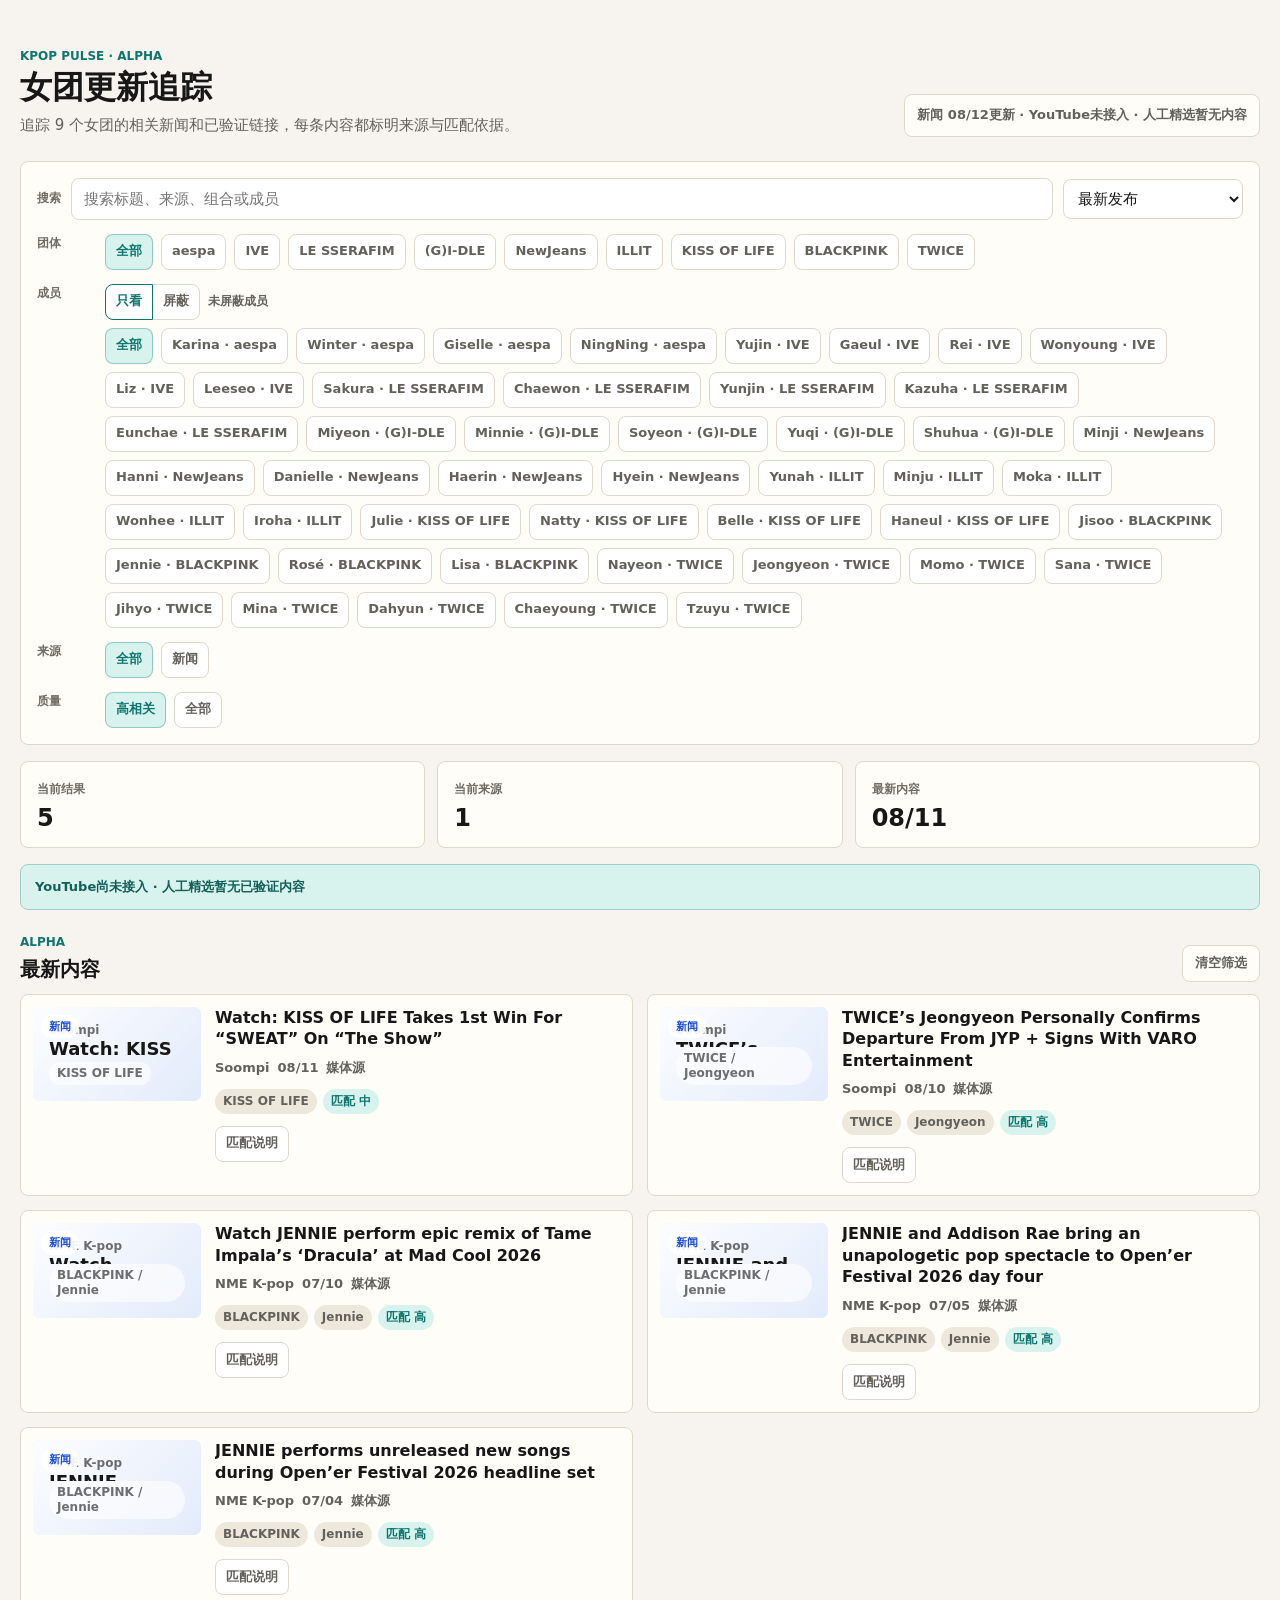
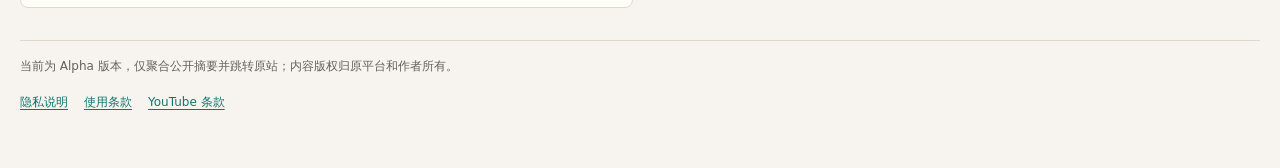
==== commit 5a06351e: "chore: publish 354206e5254f9c6ca816c1539df396dc77c382f5" ====
--- a/index.html
+++ b/index.html
@@ -12,8 +12,8 @@
       content="default-src 'self'; script-src 'self'; style-src 'self'; img-src 'self' https: data:; connect-src 'self'; frame-ancestors 'none'; base-uri 'self'; form-action 'none'"
     />
     <title>Kpop Pulse</title>
-    <link rel="stylesheet" href="./src/styles.css?v=20260811a" />
-    <script type="module" src="./src/app.js?v=20260808c"></script>
+    <link rel="stylesheet" href="./src/styles.css?v=20260812a" />
+    <script type="module" src="./src/app.js?v=20260812a"></script>
   </head>
   <body>
     <noscript>Kpop Pulse 需要启用 JavaScript 才能读取本地数据并渲染内容列表。</noscript>
@@ -91,6 +91,19 @@
 
         <section id="status-banner" class="status-banner" aria-live="polite"></section>
 
+        <section id="youtube-consent" class="youtube-consent" aria-labelledby="youtube-consent-title" hidden>
+          <div>
+            <p class="eyebrow">YouTube API</p>
+            <h2 id="youtube-consent-title">是否显示 YouTube 内容？</h2>
+            <p>本站会读取公开的官方视频资料。继续前，请先阅读隐私说明和使用条款；不同意不会影响新闻内容。</p>
+          </div>
+          <label class="consent-check" for="youtube-consent-check">
+            <input id="youtube-consent-check" type="checkbox" />
+            <span>我已阅读并同意 <a href="./privacy.html">隐私说明</a>和<a href="./terms.html">使用条款</a>。</span>
+          </label>
+          <button id="youtube-consent-accept" class="consent-button" type="button" disabled>同意并显示 YouTube 内容</button>
+        </section>
+
         <section class="feed-section" aria-labelledby="feed-title">
           <div class="section-heading">
             <div>
@@ -113,6 +126,7 @@
           <a href="./privacy.html">隐私说明</a>
           <a href="./terms.html">使用条款</a>
           <a href="https://www.youtube.com/t/terms" target="_blank" rel="noreferrer">YouTube 条款</a>
+          <button id="youtube-consent-revoke" class="footer-button" type="button" hidden>撤回 YouTube 同意</button>
         </nav>
       </footer>
     </div>
--- a/src/styles.css
+++ b/src/styles.css
@@ -346,6 +346,66 @@
   color: #145f59;
 }
 
+.youtube-consent {
+  display: grid;
+  gap: 12px;
+  margin-top: 16px;
+  border: 1px solid #9ecfc8;
+  border-radius: 8px;
+  background: var(--primary-soft);
+  padding: 16px;
+}
+
+.youtube-consent[hidden] {
+  display: none;
+}
+
+.youtube-consent p {
+  margin-bottom: 0;
+  color: var(--ink-muted);
+}
+
+.consent-check {
+  display: flex;
+  min-height: 40px;
+  align-items: flex-start;
+  gap: 10px;
+  cursor: pointer;
+}
+
+.consent-check input {
+  width: 20px;
+  min-width: 20px;
+  min-height: 20px;
+  margin: 3px 0 0;
+  accent-color: var(--primary);
+}
+
+.consent-check a {
+  color: var(--primary);
+  text-decoration: underline;
+  text-underline-offset: 3px;
+}
+
+.consent-button {
+  min-height: 40px;
+  justify-self: start;
+  border: 1px solid var(--primary);
+  border-radius: 8px;
+  background: var(--primary);
+  color: var(--surface-raised);
+  cursor: pointer;
+  padding: 8px 14px;
+  font-weight: 750;
+}
+
+.consent-button:disabled {
+  border-color: var(--line);
+  background: var(--line);
+  color: var(--ink-muted);
+  cursor: not-allowed;
+}
+
 .feed-section {
   margin-top: 24px;
 }
@@ -708,6 +768,19 @@
   text-underline-offset: 3px;
 }
 
+.footer-button {
+  min-width: 36px;
+  min-height: 36px;
+  border: 0;
+  background: transparent;
+  color: var(--primary);
+  cursor: pointer;
+  padding: 0;
+  font-size: inherit;
+  text-decoration: underline;
+  text-underline-offset: 3px;
+}
+
 .legal-shell {
   width: min(880px, 100%);
   margin: 0 auto;
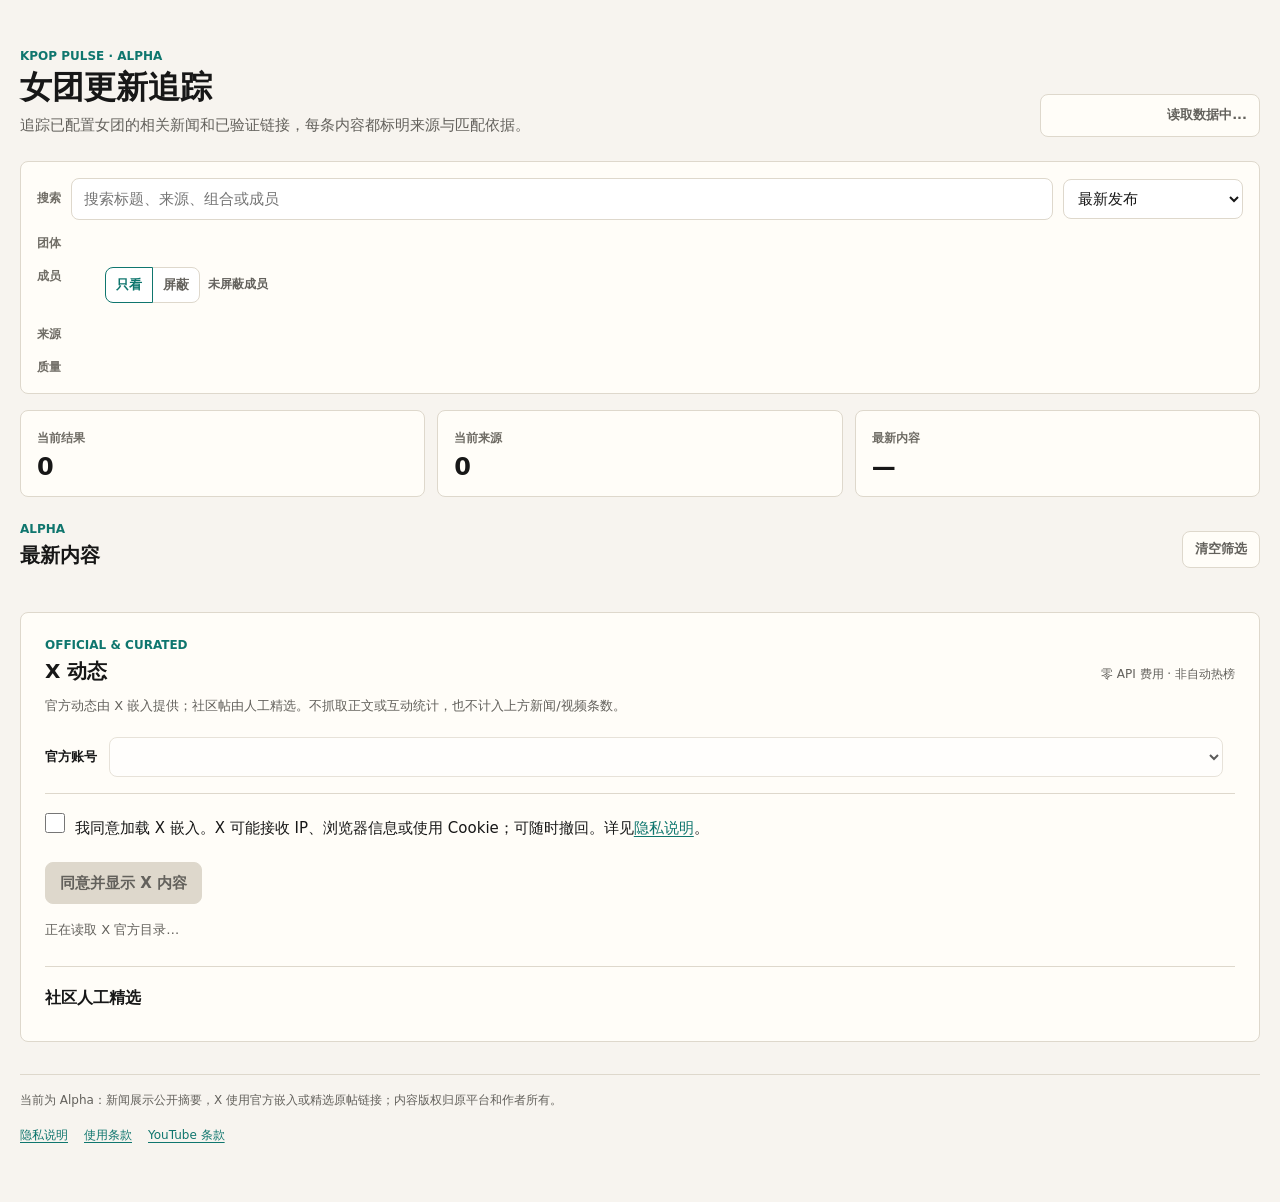
==== commit 440093f1: "chore: publish c7e497800ee8e0d5619c41ea6acc949831a62ca2" ====
--- a/index.html
+++ b/index.html
@@ -9,11 +9,11 @@
     />
     <meta
       http-equiv="Content-Security-Policy"
-      content="default-src 'self'; script-src 'self'; style-src 'self'; img-src 'self' https: data:; connect-src 'self'; frame-ancestors 'none'; base-uri 'self'; form-action 'none'"
+      content="default-src 'self'; script-src 'self'; style-src 'self'; img-src 'self' https: data:; connect-src 'self'; frame-src 'self'; base-uri 'self'; form-action 'none'"
     />
     <title>Kpop Pulse</title>
-    <link rel="stylesheet" href="./src/styles.css?v=20260812a" />
-    <script type="module" src="./src/app.js?v=20260812a"></script>
+    <link rel="stylesheet" href="./src/styles.css?v=20261029a" />
+    <script type="module" src="./src/app.js?v=20261029a"></script>
   </head>
   <body>
     <noscript>Kpop Pulse 需要启用 JavaScript 才能读取本地数据并渲染内容列表。</noscript>
@@ -74,7 +74,7 @@
           </div>
         </section>
 
-        <section class="summary-grid" aria-label="数据摘要">
+        <section id="core-summary" class="summary-grid" aria-label="新闻与视频数据摘要">
           <article class="summary-card">
             <span class="summary-label">当前结果</span>
             <strong id="summary-count">0</strong>
@@ -104,7 +104,7 @@
           <button id="youtube-consent-accept" class="consent-button" type="button" disabled>同意并显示 YouTube 内容</button>
         </section>
 
-        <section class="feed-section" aria-labelledby="feed-title">
+        <section id="core-feed-section" class="feed-section" aria-labelledby="feed-title">
           <div class="section-heading">
             <div>
               <p class="eyebrow">Alpha</p>
@@ -119,9 +119,38 @@
             <p>换一个团体、成员、来源，或清空搜索词。</p>
           </div>
         </section>
+        <section id="x-section" class="x-section" aria-labelledby="x-title">
+          <div class="section-heading">
+            <div><p class="eyebrow">Official &amp; Curated</p><h2 id="x-title">X 动态</h2></div>
+            <span class="x-mode">零 API 费用 · 非自动热榜</span>
+          </div>
+          <p class="x-note">官方动态由 X 嵌入提供；社区帖由人工精选。不抓取正文或互动统计，也不计入上方新闻/视频条数。</p>
+          <div class="x-account-bar">
+            <label for="x-account-select">官方账号</label>
+            <select id="x-account-select" aria-label="选择已核验的 X 官方账号" disabled></select>
+            <div class="x-actions">
+              <a id="x-account-link" target="_blank" rel="noopener noreferrer" hidden>打开官方原页 ↗</a>
+              <a id="x-account-source" target="_blank" rel="noopener noreferrer" hidden>核验出处 ↗</a>
+            </div>
+          </div>
+          <p id="x-directory-note" class="x-note"></p>
+          <p id="x-filter-hint" class="x-filter-hint" hidden>成员筛选、屏蔽或搜索正在生效：为尊重偏好，已隐藏无法逐帖筛选的官方时间线。人工精选仍按标签和维护者备注筛选。</p>
+          <div class="x-consent">
+            <label class="consent-check" for="x-consent-check"><input id="x-consent-check" type="checkbox" /><span>我同意加载 X 嵌入。X 可能接收 IP、浏览器信息或使用 Cookie；可随时撤回。详见<a href="./privacy.html#x-privacy">隐私说明</a>。</span></label>
+            <div class="x-actions">
+              <button id="x-consent-accept" class="consent-button" type="button" disabled>同意并显示 X 内容</button>
+              <button id="x-consent-revoke" class="ghost-button" type="button" hidden>撤回 X 同意</button>
+              <button id="x-embed-retry" class="ghost-button" type="button" hidden>重试嵌入</button>
+            </div>
+            <p id="x-storage-note" class="x-note" hidden>浏览器无法保存偏好，本次同意仅在当前会话有效。</p>
+          </div>
+          <p id="x-status" class="x-status" role="status" aria-live="polite">正在读取 X 官方目录…</p>
+          <div id="x-embed-slot"></div>
+          <div class="x-manual"><h3>社区人工精选</h3><p id="x-manual-empty" class="x-note"></p><div id="x-manual-posts"></div></div>
+        </section>
       </main>
       <footer class="app-footer">
-        <p>当前为 Alpha 版本，仅聚合公开摘要并跳转原站；内容版权归原平台和作者所有。</p>
+        <p>当前为 Alpha：新闻展示公开摘要，X 使用官方嵌入或精选原帖链接；内容版权归原平台和作者所有。</p>
         <nav class="footer-links" aria-label="政策与条款">
           <a href="./privacy.html">隐私说明</a>
           <a href="./terms.html">使用条款</a>
--- a/src/styles.css
+++ b/src/styles.css
@@ -736,6 +736,45 @@
   text-align: center;
 }
 
+.x-section {
+  margin-top: 32px;
+  padding: 24px;
+  border: 1px solid var(--line);
+  border-radius: 8px;
+  background: var(--surface);
+}
+.x-section[hidden], .x-section [hidden], #core-summary[hidden], #core-feed-section[hidden] { display: none; }
+.x-mode { color: var(--ink-muted); font-size: 12px; white-space: nowrap; }
+.x-note { margin: 8px 0; color: var(--ink-muted); font-size: 13px; line-height: 1.6; }
+.x-account-bar { display: flex; align-items: center; flex-wrap: wrap; gap: 12px; margin: 20px 0 8px; }
+.x-account-bar label { font-size: 13px; font-weight: 700; }
+.x-account-bar select {
+  flex: 1; min-width: 200px; max-width: 100%; min-height: 40px; padding: 8px 12px;
+  border: 1px solid var(--line); border-radius: 8px; background: var(--surface-raised); color: var(--ink);
+}
+.x-actions { display: flex; align-items: center; flex-wrap: wrap; gap: 12px; }
+.x-actions a { display: inline-flex; align-items: center; min-height: 36px; color: var(--primary); font-size: 13px; text-underline-offset: 3px; }
+.x-consent { margin-top: 16px; padding-top: 16px; border-top: 1px solid var(--line); }
+.x-consent .x-actions { margin-top: 12px; }
+.x-consent .consent-check a { display: inline-flex; align-items: center; min-height: 36px; }
+.x-filter-hint { padding: 12px; border-left: 3px solid var(--primary); background: var(--primary-soft); font-size: 13px; line-height: 1.6; }
+.x-status { margin: 16px 0 0; min-height: 22px; font-size: 13px; line-height: 1.6; color: var(--ink-muted); }
+.x-embed-frame { display: block; width: 100%; height: 500px; border: 0; margin-top: 16px; background: var(--surface-raised); }
+.x-wrapper { margin: 0; padding: 0; background: #ffffff; }
+.x-provider-frame { display: block; width: 100%; height: 460px; border: 0; }
+.x-manual { margin-top: 24px; padding-top: 20px; border-top: 1px solid var(--line); }
+.x-manual h3 { margin: 0; font-size: 16px; }
+.x-post-row { padding: 16px 0; border-bottom: 1px solid var(--line); }
+.x-post-row h4 { margin: 0; font-size: 15px; line-height: 1.6; overflow-wrap: anywhere; }
+@media (max-width: 720px) {
+  .x-section { padding: 16px; margin-top: 24px; }
+  .x-section .section-heading { align-items: flex-start; flex-direction: column; gap: 8px; }
+  .x-account-bar { display: grid; grid-template-columns: minmax(0, 1fr); gap: 8px; }
+  .x-account-bar select { min-width: 0; width: 100%; }
+  .x-consent .consent-check { font-size: 13px; line-height: 1.6; }
+  .x-embed-frame { height: 480px; }
+}
+
 .app-footer {
   margin-top: 32px;
   border-top: 1px solid var(--line);
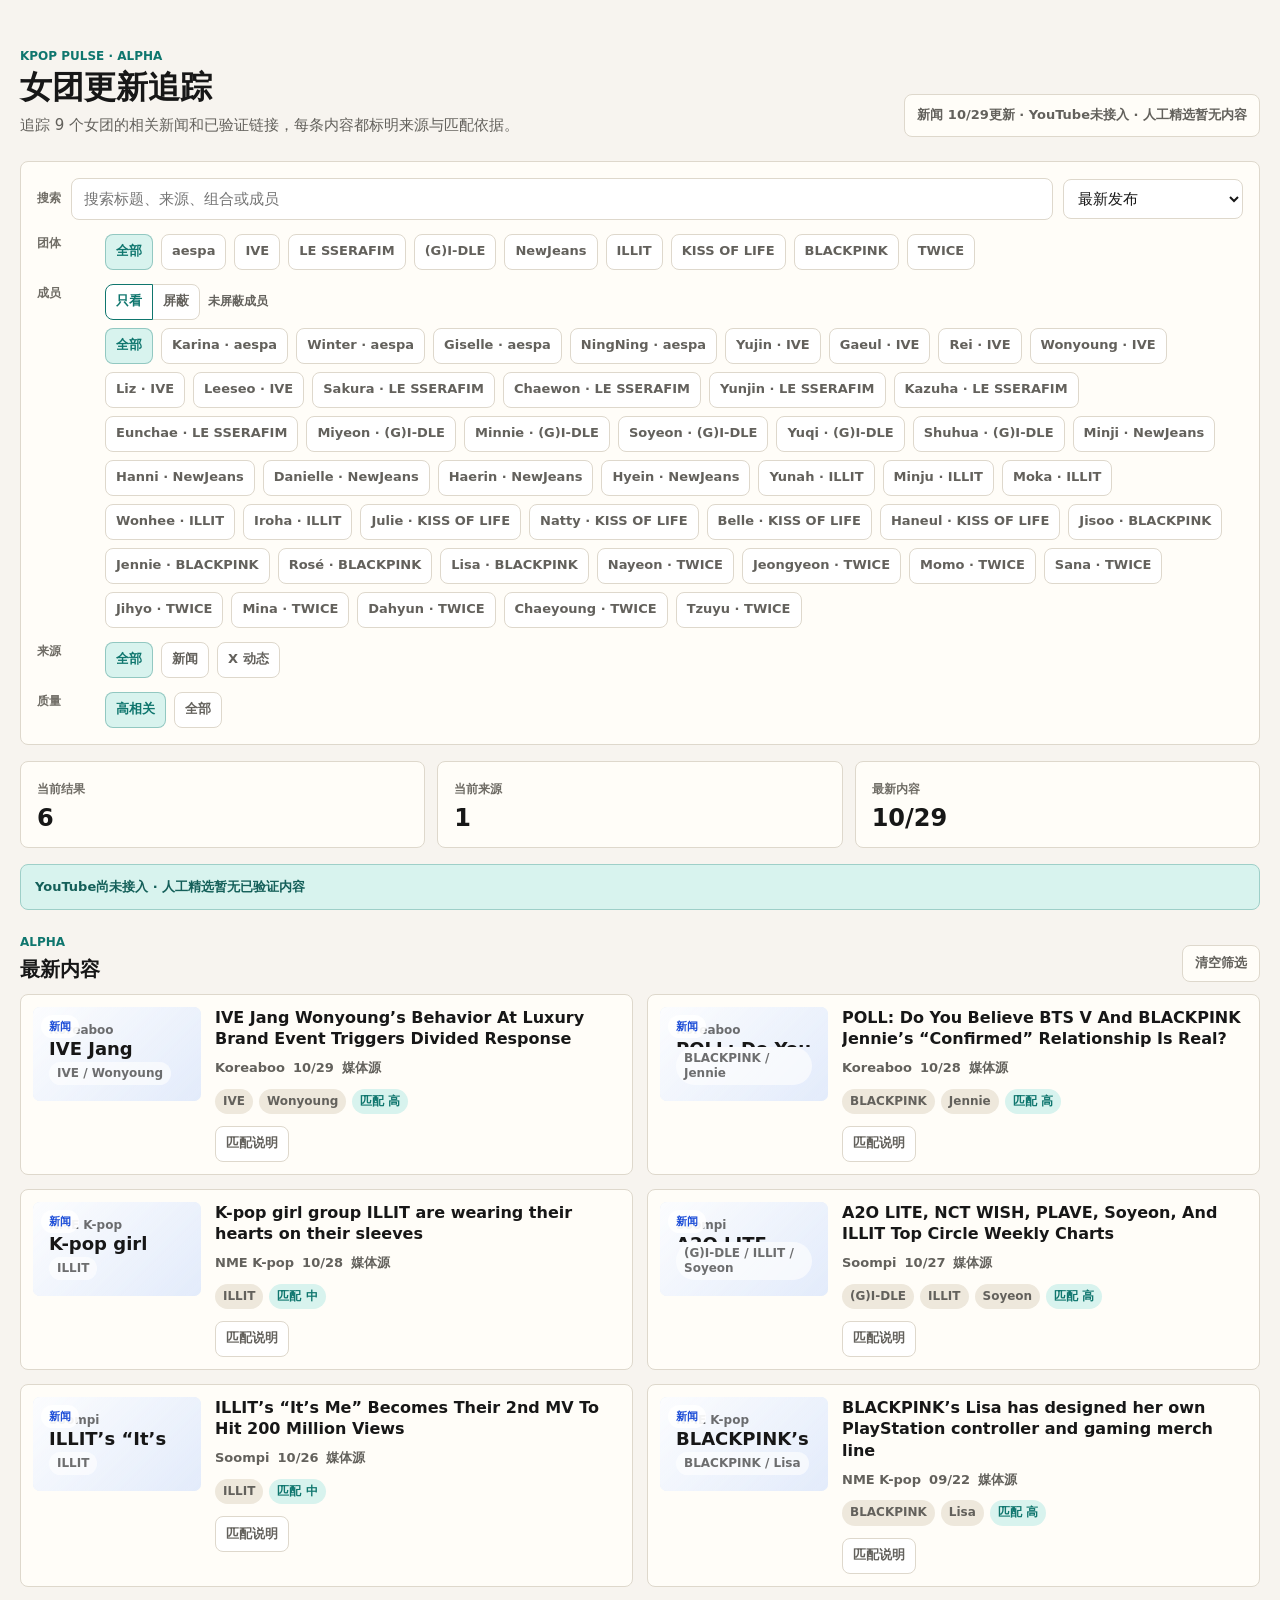
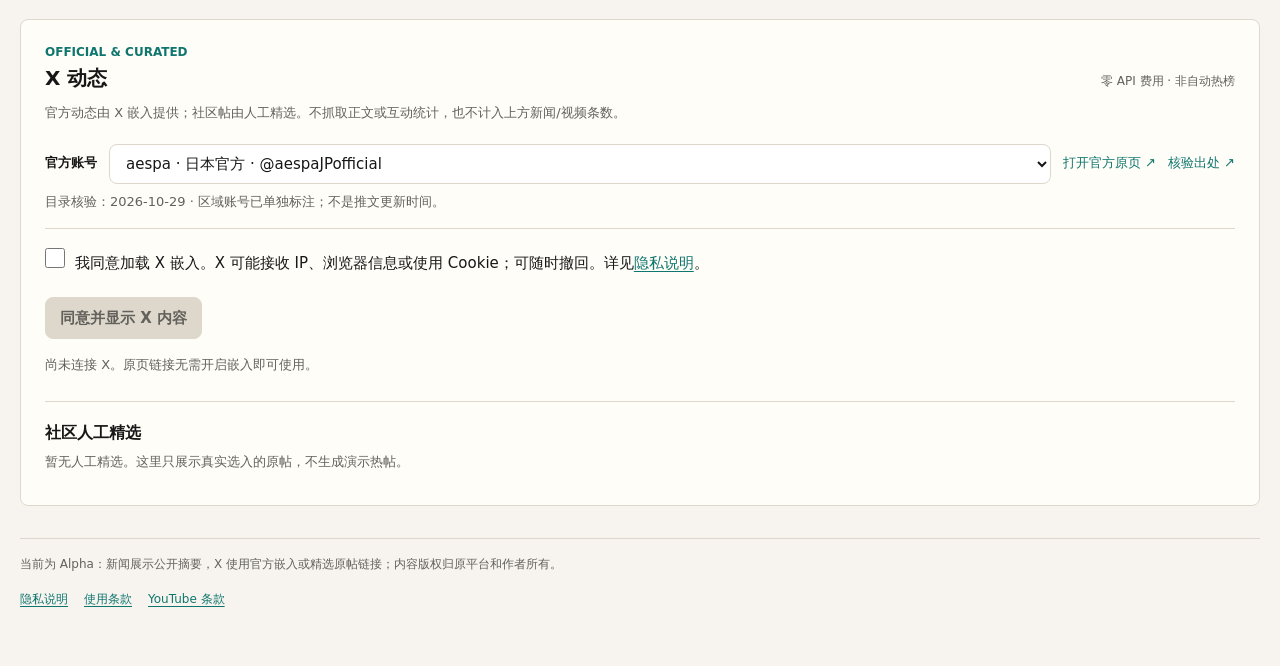
==== commit 224176d1: "chore: publish 66bc5b10ee79bc43a0993ca1b549ce35346c56af" ====
--- a/index.html
+++ b/index.html
@@ -13,7 +13,7 @@
     />
     <title>Kpop Pulse</title>
     <link rel="stylesheet" href="./src/styles.css?v=20261029a" />
-    <script type="module" src="./src/app.js?v=20261029a"></script>
+    <script type="module" src="./src/app.js?v=20261029b"></script>
   </head>
   <body>
     <noscript>Kpop Pulse 需要启用 JavaScript 才能读取本地数据并渲染内容列表。</noscript>
@@ -156,7 +156,9 @@
           <a href="./terms.html">使用条款</a>
           <a href="https://www.youtube.com/t/terms" target="_blank" rel="noreferrer">YouTube 条款</a>
           <button id="youtube-consent-revoke" class="footer-button" type="button" hidden>撤回 YouTube 同意</button>
+          <button id="youtube-retry" class="footer-button" type="button" hidden>重试 YouTube 内容加载</button>
         </nav>
+        <p id="youtube-storage-note" hidden>浏览器无法保存 YouTube 同意，本次同意仅在当前页面有效；刷新后需要重新同意。</p>
       </footer>
     </div>
   </body>
